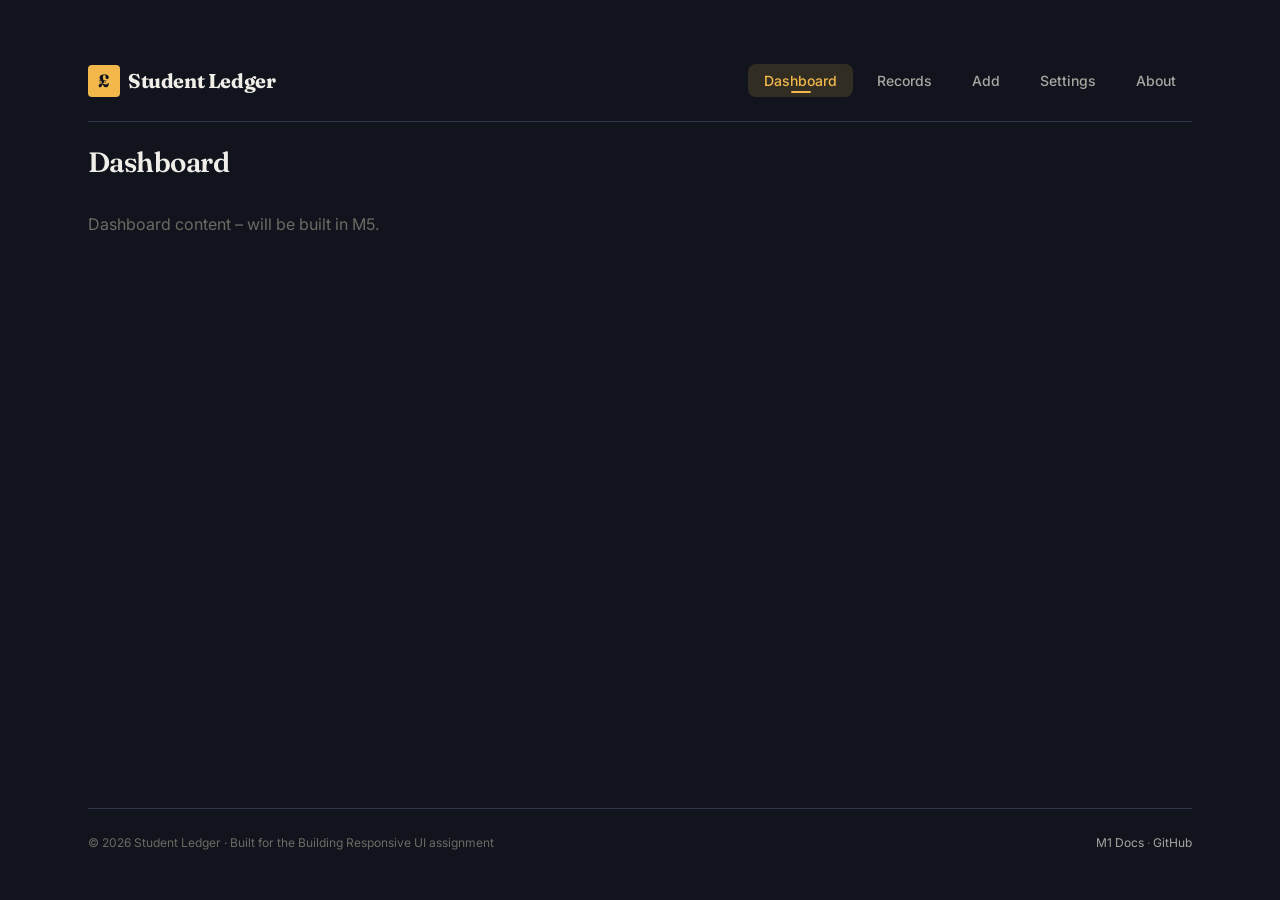
==== index.html @ 4ad90037 "M2" ====
<!-- M2 – Semantic HTML & Base CSS-->

<!DOCTYPE html>
<html lang="en">
<head>
    <meta charset="UTF-8" />
    <meta name="viewport" content="width=device-width, initial-scale=1.0" />
    <title>Student Ledger · Finance Tracker</title>
    <link rel="preconnect" href="https://fonts.googleapis.com" />
    <link rel="preconnect" href="https://fonts.gstatic.com" crossorigin />
    <link href="https://fonts.googleapis.com/css2?family=Fraunces:opsz,wght@9..144,400;9..144,600;9..144,700&family=Inter:opsz,wght@14..32,400;14..32,500;14..32,600&family=IBM+Plex+Mono:wght@400;500&display=swap" rel="stylesheet" />
    <link rel="stylesheet" href="styles/main.css" />
</head>
<body>

    
    <a class="skip-link" href="#main-content">Skip to main content</a>
    <div role="status" aria-live="polite" class="aria-live" id="live-status"></div>
    <div role="alert" aria-live="assertive" class="aria-live" id="live-alert"></div>

    <div class="app-wrapper">

        <header class="app-header" role="banner">
            <a href="#" class="app-logo" aria-label="Student Ledger home">
                <span class="logo-icon" aria-hidden="true">&#8356;</span>
                <span>Student Ledger</span>
            </a>
            <nav class="app-nav" role="navigation" aria-label="Main navigation">
                <button data-page="dashboard" aria-current="page">Dashboard</button>
                <button data-page="records">Records</button>
                <button data-page="add">Add</button>
                <button data-page="settings">Settings</button>
                <button data-page="about">About</button>
            </nav>
        </header>

        <main class="app-main" id="main-content" role="main">

            <!-- Dashboard (this will be added in M5) -->
            <section class="page active" id="page-dashboard" aria-labelledby="dashboard-heading">
                <h1 id="dashboard-heading">Dashboard</h1>
                <!-- add balance card, stats, cap, trend -->
                <p style="color:var(--color-text-muted);">Dashboard content – will be built in M5.</p>
            </section>

            <!-- Records (this will be added in M4) -->
            <section class="page" id="page-records" aria-labelledby="records-heading">
                <h1 id="records-heading">Records</h1>
                <!-- add search bar and table -->
                <p style="color:var(--color-text-muted);">Records content – will be built in M4.</p>
            </section>

            <!-- Add / Edit (this will be added in M3) -->
            <section class="page" id="page-add" aria-labelledby="add-heading">
                <h1 id="add-heading">Add Transaction</h1>
                <!-- add the form with validation -->
                <p style="color:var(--color-text-muted);">Add form – will be built in M3.</p>
            </section>

            <!-- Settings (this will be added in M6) -->
            <section class="page" id="page-settings" aria-labelledby="settings-heading">
                <h1 id="settings-heading">Settings</h1>
                <!-- add currency, categories, data controls -->
                <p style="color:var(--color-text-muted);">Settings content – will be built in M6.</p>
            </section>

           
            <section class="page" id="page-about" aria-labelledby="about-heading">
                <h1 id="about-heading">About</h1>
            
                <div class="card" style="margin-bottom:var(--space-lg);">
                    <p style="color:var(--color-text-secondary);margin-bottom:var(--space-md);">
                        <strong>Student Ledger</strong> is a finance tracker built for the <strong>Building Responsive UI</strong>
                        summative assignment. It follows a <strong>student-ledger design</strong> with a deep navy palette,
                        warm amber accents, and a torn-ledger-edge motif.
                    </p>
                    <p style="color:var(--color-text-muted);font-size:0.875rem;">
                        <strong>Contact:</strong>
                        <a href="https://github.com/cindoha-hash" style="color:var(--color-amber);">GitHub</a>
                        &middot;
                        <a href="mailto:c.indoha@alustudent.com" style="color:var(--color-amber);">c.indoha@alustudent.com</a>
                    </p>
                </div>
                
                <div class="m1-docs" id="m1-docs" aria-label="Milestone 1 documentation">
                    <h2>&#128220; M1 — Spec &amp; Wireframes</h2>
                    <h3>Theme</h3>
                    <p><span class="badge">Student Finance Tracker</span></p>
                    <h3>Data Model</h3>
                    <ul>
                        <li><code>id</code> — unique identifier</li>
                        <li><code>description</code> — transaction title</li>
                        <li><code>amount</code> — numeric value</li>
                        <li><code>category</code> — editable list</li>
                        <li><code>date</code> — YYYY-MM-DD</li>
                        <li><code>createdAt</code>, <code>updatedAt</code></li>
                    </ul>
                    <h3>Wireframes</h3>
                    <div class="wireframe-grid">
                        <div class="wf-item"><span class="wf-icon" aria-hidden="true">&#128202;</span>Dashboard</div>
                        <div class="wf-item"><span class="wf-icon" aria-hidden="true">&#128220;</span>Records</div>
                        <div class="wf-item"><span class="wf-icon" aria-hidden="true">&#9998;</span>Add/Edit</div>
                        <div class="wf-item"><span class="wf-icon" aria-hidden="true">&#9881;</span>Settings</div>
                        <div class="wf-item"><span class="wf-icon" aria-hidden="true">&#9432;</span>About</div>
                    </div>
                    <h3>Accessibility Plan</h3>
                    <ul>
                        <li>Semantic landmarks</li>
                        <li>Skip link</li>
                        <li>ARIA live regions</li>
                        <li>Labels + aria-describedby</li>
                        <li>Visible focus</li>
                        <li>Colour contrast</li>
                        <li>Keyboard navigation</li>
                    </ul>
                    <h3>Regex Validation Rules</h3>
                    <ul>
                        <li><code>/^\S(?:.*\S)?$/</code> — description</li>
                        <li><code>/^(0|[1-9]\d*)(\.\d{1,2})?$/</code> — amount</li>
                        <li><code>/^\d{4}-(0[1-9]|1[0-2])-(0[1-9]|[12]\d|3[01])$/</code> — date</li>
                        <li><code>/^[A-Za-z]+(?:[ -][A-Za-z]+)*$/</code> — category</li>
                        <li><code>/(?=.*\d)(?=.*[a-zA-Z])(?=.*[^\w\s])/</code> — advanced</li>
                    </ul>
                    <h3>Keyboard Map</h3>
                    <ul>
                        <li><kbd>Tab</kbd> / <kbd>Shift+Tab</kbd> — navigate</li>
                        <li><kbd>Enter</kbd> / <kbd>Space</kbd> — activate</li>
                        <li><kbd>Escape</kbd> — cancel</li>
                    </ul>
                </div>
            </section>

        </main>

        
        <footer class="app-footer" role="contentinfo">
            <span>&copy; 2026 Student Ledger &middot; Built for the Building Responsive UI assignment</span>
            <span>
                <a href="#m1-docs">M1 Docs</a>
                &middot;
                <a href="https://github.com/cindoha-hash" target="_blank" rel="noopener noreferrer">GitHub</a>
            </span>
        </footer>

    </div>

    <!--M4+ – JavaScript will be added later -->
    <!-- <script type="module" src="scripts/app.js"></script> -->

</body>
</html>
---- styles/main.css ----
/* M2 – Semantic HTML & Base CSS*/

:root {
    /* Colours */
    --color-navy: #11141C;
    --color-navy-light: #1A1E2A;
    --color-navy-muted: #2A2F3E;
    --color-surface: #1A1E2A;
    --color-surface-card: #222838;
    --color-surface-card-hover: #2C3346;
    --color-amber: #F2B84B;
    --color-amber-dim: rgba(242, 184, 75, 0.15);
    --color-sage: #7BAF8A;
    --color-sage-dim: rgba(123, 175, 138, 0.15);
    --color-terracotta: #D4836A;
    --color-terracotta-dim: rgba(212, 131, 106, 0.15);
    --color-text-primary: #F0EEE8;
    --color-text-secondary: #A8A6A0;
    --color-text-muted: #6B6A64;
    --color-border: #2F3548;
    --color-focus-ring: #F2B84B;
    --color-error: #E87A6A;
    --color-success: #7BAF8A;
    --color-white: #F0EEE8;
    --color-black: #0B0D14;

    /* Typography */
    --font-display: 'Fraunces', serif;
    --font-ui: 'Inter', system-ui, -apple-system, sans-serif;
    --font-mono: 'IBM Plex Mono', monospace;

    /* Spacing */
    --space-xs: 0.25rem;
    --space-sm: 0.5rem;
    --space-md: 1rem;
    --space-lg: 1.5rem;
    --space-xl: 2rem;
    --space-2xl: 3rem;

    /* Radius */
    --radius-sm: 4px;
    --radius-md: 8px;
    --radius-lg: 12px;
    --radius-xl: 16px;

    /* Shadows */
    --shadow-card: 0 4px 24px rgba(0, 0, 0, 0.4);
    --shadow-focus: 0 0 0 3px rgba(242, 184, 75, 0.4);

    /* Transitions */
    --transition-fast: 150ms ease;
    --transition-med: 250ms ease;
    --transition-slow: 400ms ease;

    /* Breakpoints */
    --bp-mobile: 360px;
    --bp-tablet: 768px;
    --bp-desktop: 1024px;
}

*,
*::before,
*::after {
    margin: 0;
    padding: 0;
    box-sizing: border-box;
}

html {
    scroll-behavior: smooth;
    -webkit-text-size-adjust: 100%;
}

body {
    font-family: var(--font-ui);
    background: var(--color-navy);
    color: var(--color-text-primary);
    line-height: 1.6;
    min-height: 100vh;
    display: flex;
    flex-direction: column;
}

:focus-visible {
    outline: 3px solid var(--color-focus-ring);
    outline-offset: 2px;
    border-radius: var(--radius-sm);
}

.skip-link {
    position: fixed;
    top: -9999px;
    left: 50%;
    transform: translateX(-50%);
    background: var(--color-amber);
    color: var(--color-navy);
    padding: var(--space-md) var(--space-lg);
    border-radius: 0 0 var(--radius-md) var(--radius-md);
    font-weight: 600;
    z-index: 9999;
    text-decoration: none;
    transition: top var(--transition-fast);
}
.skip-link:focus {
    top: 0;
}

.app-wrapper {
    max-width: 1200px;
    margin: 0 auto;
    padding: var(--space-md);
    width: 100%;
    flex: 1;
    display: flex;
    flex-direction: column;
}

.app-header {
    display: flex;
    flex-wrap: wrap;
    align-items: center;
    justify-content: space-between;
    padding: var(--space-md) 0 var(--space-lg);
    border-bottom: 1px solid var(--color-border);
    margin-bottom: var(--space-lg);
    gap: var(--space-md);
}

.app-logo {
    display: flex;
    align-items: center;
    gap: var(--space-sm);
    font-family: var(--font-display);
    font-weight: 700;
    font-size: 1.25rem;
    letter-spacing: -0.02em;
    color: var(--color-text-primary);
    text-decoration: none;
}
.app-logo .logo-icon {
    display: inline-block;
    background: var(--color-amber);
    color: var(--color-navy);
    width: 2rem;
    height: 2rem;
    border-radius: var(--radius-sm);
    text-align: center;
    line-height: 2rem;
    font-size: 1.1rem;
    font-weight: 700;
}

.app-nav {
    display: flex;
    flex-wrap: wrap;
    gap: var(--space-xs) var(--space-sm);
}
.app-nav button {
    background: transparent;
    border: none;
    color: var(--color-text-secondary);
    font-family: var(--font-ui);
    font-size: 0.875rem;
    font-weight: 500;
    padding: var(--space-sm) var(--space-md);
    border-radius: var(--radius-md);
    cursor: pointer;
    transition: background var(--transition-fast), color var(--transition-fast);
    position: relative;
}
.app-nav button:hover {
    background: var(--color-surface-card);
    color: var(--color-text-primary);
}
.app-nav button[aria-current="page"] {
    color: var(--color-amber);
    background: var(--color-amber-dim);
}
.app-nav button[aria-current="page"]::after {
    content: '';
    position: absolute;
    bottom: 4px;
    left: 50%;
    transform: translateX(-50%);
    width: 20px;
    height: 2px;
    background: var(--color-amber);
    border-radius: 2px;
}

.app-main {
    flex: 1;
}

.page {
    display: none;
    animation: fadeIn var(--transition-med);
}
.page.active {
    display: block;
}
.page h1 {
    margin-bottom: var(--space-xl);
}

@keyframes fadeIn {
    0% {
        opacity: 0;
        transform: translateY(8px);
    }
    100% {
        opacity: 1;
        transform: translateY(0);
    }
}

.app-footer {
    margin-top: var(--space-2xl);
    padding-top: var(--space-lg);
    border-top: 1px solid var(--color-border);
    font-size: 0.75rem;
    color: var(--color-text-muted);
    display: flex;
    flex-wrap: wrap;
    justify-content: space-between;
    gap: var(--space-sm);
}
.app-footer a {
    color: var(--color-text-secondary);
    text-decoration: none;
}
.app-footer a:hover {
    color: var(--color-amber);
}

h1,
h2,
h3,
h4 {
    font-family: var(--font-display);
    font-weight: 600;
    letter-spacing: -0.02em;
    line-height: 1.2;
}
h1 {
    font-size: 1.75rem;
}
h2 {
    font-size: 1.5rem;
    margin-bottom: var(--space-md);
    color: var(--color-text-primary);
}
h3 {
    font-size: 1.125rem;
    margin-bottom: var(--space-sm);
    color: var(--color-text-secondary);
}
h4 {
    font-size: 1rem;
    color: var(--color-text-secondary);
}


.aria-live {
    position: absolute;
    width: 1px;
    height: 1px;
    padding: 0;
    margin: -1px;
    overflow: hidden;
    clip: rect(0, 0, 0, 0);
    border: 0;
}

/* --- 360px+ (mobile) --- */
@media (min-width: 360px) {
    .app-header {
        flex-direction: column;
        align-items: stretch;
    }
    .app-nav {
        justify-content: center;
    }
}

/* --- 768px+ (tablet) --- */
@media (min-width: 768px) {
    .app-wrapper {
        padding: var(--space-lg);
    }
    .app-header {
        flex-direction: row;
        align-items: center;
    }
    .app-nav {
        justify-content: flex-end;
    }
}

/* --- 1024px+ (desktop) --- */
@media (min-width: 1024px) {
    .app-wrapper {
        padding: var(--space-2xl);
        max-width: 1200px;
    }
}

.card {
    background: var(--color-surface-card);
    border-radius: var(--radius-lg);
    padding: var(--space-lg);
    box-shadow: var(--shadow-card);
    border: 1px solid var(--color-border);
    transition: border-color var(--transition-fast), box-shadow var(--transition-fast);
}
.card:hover {
    border-color: var(--color-navy-muted);
}

/* Stats, Balance, Table, Form, etc. – you will add these in later milestones */

.m1-docs {
    background: var(--color-surface-card);
    border-radius: var(--radius-lg);
    padding: var(--space-lg);
    margin-top: var(--space-2xl);
    border: 1px solid var(--color-border);
    font-size: 0.875rem;
    color: var(--color-text-secondary);
}
.m1-docs h2 {
    font-size: 1.25rem;
    color: var(--color-amber);
    margin-bottom: var(--space-md);
}
.m1-docs h3 {
    font-size: 1rem;
    color: var(--color-text-primary);
    margin-top: var(--space-lg);
    margin-bottom: var(--space-sm);
}
.m1-docs ul,
.m1-docs ol {
    padding-left: var(--space-lg);
    margin-bottom: var(--space-md);
}
.m1-docs li {
    margin-bottom: var(--space-xs);
}
.m1-docs code {
    font-family: var(--font-mono);
    font-size: 0.8rem;
    background: var(--color-navy);
    padding: 2px 6px;
    border-radius: var(--radius-sm);
    color: var(--color-amber);
}
.m1-docs .wireframe-grid {
    display: grid;
    grid-template-columns: repeat(auto-fit, minmax(160px, 1fr));
    gap: var(--space-md);
    margin: var(--space-md) 0;
}
.m1-docs .wireframe-grid .wf-item {
    background: var(--color-navy);
    border-radius: var(--radius-sm);
    padding: var(--space-md);
    text-align: center;
    border: 1px solid var(--color-border);
    font-size: 0.75rem;
    color: var(--color-text-muted);
}
.m1-docs .wireframe-grid .wf-item .wf-icon {
    font-size: 2rem;
    display: block;
    margin-bottom: var(--space-xs);
}
.m1-docs .badge {
    display: inline-block;
    background: var(--color-amber-dim);
    color: var(--color-amber);
    padding: 2px 10px;
    border-radius: 20px;
    font-size: 0.7rem;
    font-weight: 500;
}

.sr-only {
    position: absolute !important;
    width: 1px !important;
    height: 1px !important;
    padding: 0 !important;
    margin: -1px !important;
    overflow: hidden !important;
    clip: rect(0, 0, 0, 0) !important;
    border: 0 !important;
}

.text-center { text-align: center; }
.mt-md { margin-top: var(--space-md); }
.mt-lg { margin-top: var(--space-lg); }
.mb-md { margin-bottom: var(--space-md); }
.mb-lg { margin-bottom: var(--space-lg); }
.flex { display: flex; }
.flex-wrap { flex-wrap: wrap; }
.gap-sm { gap: var(--space-sm); }
.gap-md { gap: var(--space-md); }
.items-center { align-items: center; }
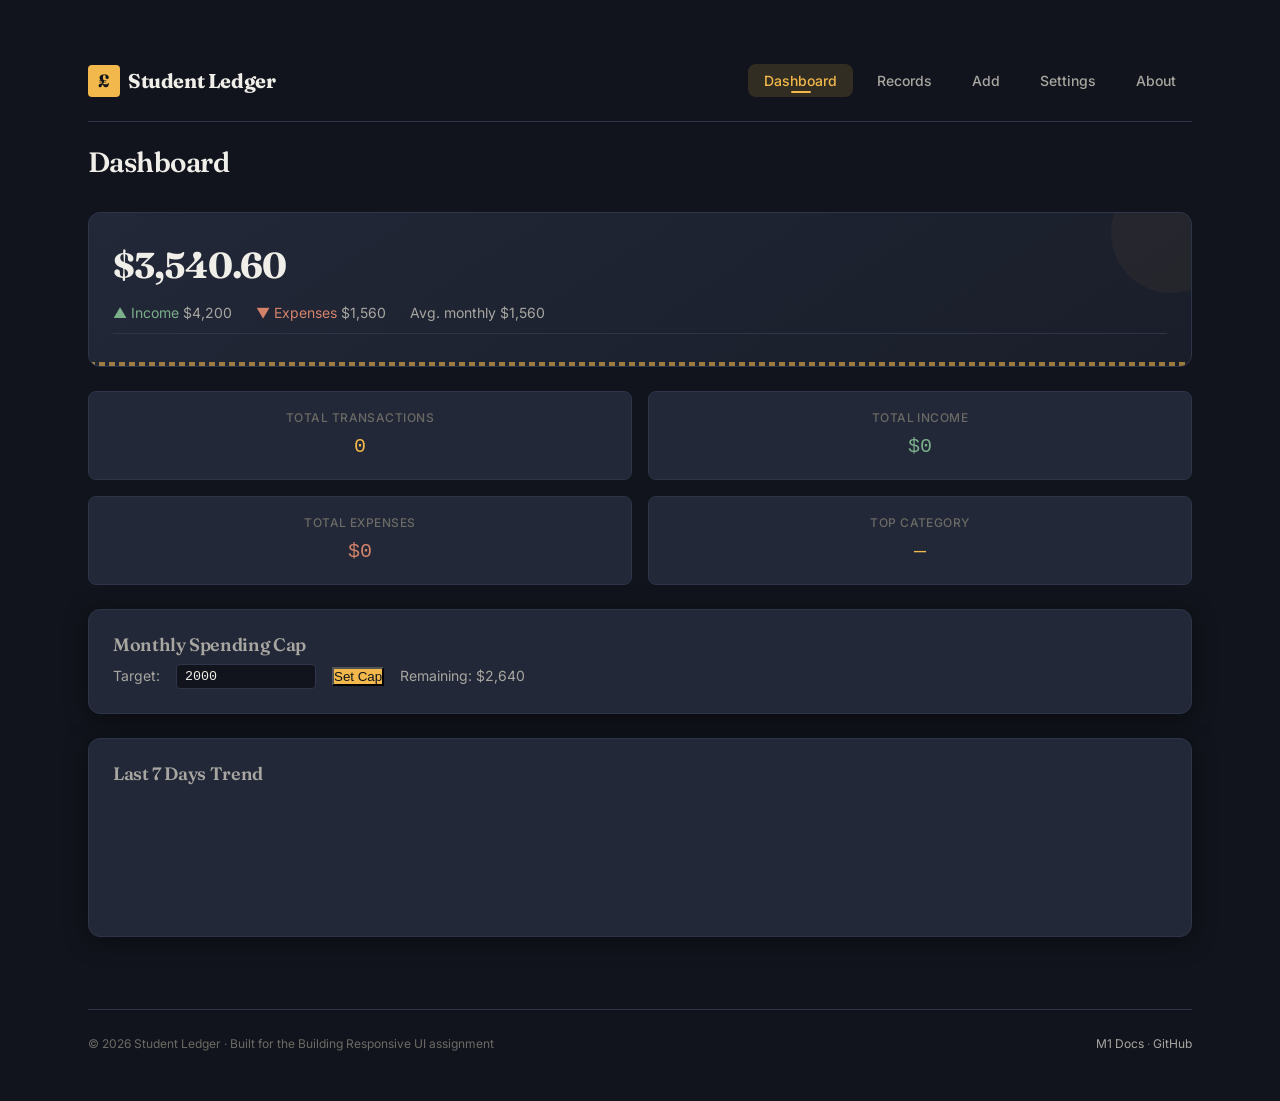
==== commit f20fd530: "M5" ====
--- a/index.html
+++ b/index.html
@@ -10,6 +10,7 @@
     <link rel="preconnect" href="https://fonts.gstatic.com" crossorigin />
     <link href="https://fonts.googleapis.com/css2?family=Fraunces:opsz,wght@9..144,400;9..144,600;9..144,700&family=Inter:opsz,wght@14..32,400;14..32,500;14..32,600&family=IBM+Plex+Mono:wght@400;500&display=swap" rel="stylesheet" />
     <link rel="stylesheet" href="styles/main.css" />
+    <script type="module" src="scripts/app.js"></script>
 </head>
 <body>
 
@@ -36,35 +37,172 @@
 
         <main class="app-main" id="main-content" role="main">
 
-            <!-- Dashboard (this will be added in M5) -->
+            <!-- Dashboard (M5 deploy) -->
             <section class="page active" id="page-dashboard" aria-labelledby="dashboard-heading">
-                <h1 id="dashboard-heading">Dashboard</h1>
-                <!-- add balance card, stats, cap, trend -->
-                <p style="color:var(--color-text-muted);">Dashboard content – will be built in M5.</p>
+                    <h1 id="dashboard-heading">Dashboard</h1>
+
+                    <!-- Balance Card -->
+                    <div class="balance-card" role="figure" aria-label="Account balance summary">
+                        <div class="balance-amount" id="balance-display">$3,540.60</div>
+                        <div class="balance-sub">
+                            <span><span class="income-label">&#9650; Income</span> <span id="dash-income">$4,200</span></span>
+                            <span><span class="expense-label">&#9660; Expenses</span> <span id="dash-expenses">$1,560</span></span>
+                            <span>Avg. monthly <span id="avg-expense">$1,560</span></span>
+                        </div>
+                        <div class="currency-conversion" id="currency-conversion" aria-label="Amount in other currencies"></div>
+                    </div>
+
+                    <!-- Stats Grid -->
+                    <div class="stats-grid" role="list" aria-label="Statistics summary">
+                        <div class="stat-card" role="listitem">
+                            <div class="stat-label">Total Transactions</div>
+                            <div class="stat-value amber" id="stat-count">0</div>
+                        </div>
+                        <div class="stat-card" role="listitem">
+                            <div class="stat-label">Total Income</div>
+                            <div class="stat-value income" id="stat-income">$0</div>
+                        </div>
+                        <div class="stat-card" role="listitem">
+                            <div class="stat-label">Total Expenses</div>
+                            <div class="stat-value expense" id="stat-expenses">$0</div>
+                        </div>
+                        <div class="stat-card" role="listitem">
+                            <div class="stat-label">Top Category</div>
+                            <div class="stat-value amber" id="stat-top-category">—</div>
+                        </div>
+                    </div>
+
+                    <!-- Spending Cap -->
+                    <div class="card" style="margin-bottom:var(--space-lg);">
+                        <h3>Monthly Spending Cap</h3>
+                        <div style="display:flex;flex-wrap:wrap;gap:var(--space-md);align-items:center;">
+                            <label for="cap-input" style="font-size:0.875rem;color:var(--color-text-secondary);">Target:</label>
+                            <input type="number" id="cap-input" value="2000" step="100" min="0"
+                                style="width:140px;padding:var(--space-xs) var(--space-sm);background:var(--color-navy);border:1px solid var(--color-border);border-radius:var(--radius-sm);color:var(--color-text-primary);font-family:var(--font-mono);" />
+                            <button class="btn btn-primary btn-sm" id="cap-set-btn">Set Cap</button>
+                            <span style="font-size:0.875rem;color:var(--color-text-secondary);" id="cap-status">Remaining: $2,640</span>
+                        </div>
+                    </div>
+
+                    <!-- Trend Chart -->
+                    <div class="card" style="margin-bottom:var(--space-lg);">
+                        <h3>Last 7 Days Trend</h3>
+                        <div id="trend-chart" style="display:flex;align-items:flex-end;gap:var(--space-sm);height:120px;padding-top:var(--space-md);"
+                            role="img" aria-label="Bar chart of daily spending for the last 7 days"></div>
+                    </div>
+                </section>
+
+           <!-- Records (M4) -->
+           <section class="page" id="page-records" aria-labelledby="records-heading">
+                <h1 id="records-heading">Records</h1>
+
+    <!-- Search bar -->
+               <div class="search-bar" role="search">
+                    <label for="search-input" class="sr-only">Search records</label>
+                    <input type="text" id="search-input"
+                        placeholder="Search with regex… e.g. /coffee|tea/i"
+                        aria-describedby="search-stats search-hint" />
+                    <span class="search-stats" id="search-stats">0 records</span>
+                    <button class="btn btn-outline btn-sm" id="search-clear-btn" aria-label="Clear search">&#10005;</button>
+                </div>
+
+    <!-- Search hints -->
+                <div class="search-hint" id="search-hint">
+                <span style="color:var(--color-text-secondary);">Try:</span>
+                <code>/coffee|tea/i</code> <span style="color:var(--color-text-muted);">— beverages</span>
+                <code>/\.\d{2}\b/</code> <span style="color:var(--color-text-muted);">— cents present</span>
+                <code>/\b(\w+)\s+\1\b/</code> <span style="color:var(--color-text-muted);">— duplicate words</span>
+                </div>
+
+    <!-- Table -->
+                <div class="table-wrap" role="table" aria-label="Transaction records">
+                    <table>
+                        <thead>
+                            <tr>
+                                <th data-sort="date" aria-sort="none">Date <span class="sort-icon" aria-hidden="true">&#9650;&#9660;</span></th>
+                                <th data-sort="description" aria-sort="none">Description <span class="sort-icon" aria-hidden="true">&#9650;&#9660;</span></th>
+                                <th data-sort="category" aria-sort="none">Category <span class="sort-icon" aria-hidden="true">&#9650;&#9660;</span></th>
+                                <th data-sort="amount" aria-sort="none" style="text-align:right;">Amount <span class="sort-icon" aria-hidden="true">&#9650;&#9660;</span></th>
+                                <th style="text-align:right;">Actions</th>
+                            </tr>
+                        </thead>
+                        <tbody id="records-body">
+                            <tr><td colspan="5" class="table-empty">No records yet. Add your first transaction!</td></tr>
+                        </tbody>
+                    </table>
+                </div>
+
+    <!-- Bulk actions -->
+                <div style="display:flex;flex-wrap:wrap;gap:var(--space-sm);margin-top:var(--space-sm);">
+                    <button class="btn btn-outline btn-sm" id="export-json-btn">&#11015; Export JSON</button>
+                    <button class="btn btn-outline btn-sm" id="import-json-btn">&#11014; Import JSON</button>
+                    <input type="file" id="import-file-input" accept=".json" style="display:none;" />
+                    <button class="btn btn-danger btn-sm" id="seed-btn">&#127793; Load Seed</button>
+                    <button class="btn btn-danger btn-sm" id="clear-btn">&#128465; Clear All</button>
+                </div>
             </section>
 
-            <!-- Records (this will be added in M4) -->
-            <section class="page" id="page-records" aria-labelledby="records-heading">
-                <h1 id="records-heading">Records</h1>
-                <!-- add search bar and table -->
-                <p style="color:var(--color-text-muted);">Records content – will be built in M4.</p>
-            </section>
-
-            <!-- Add / Edit (this will be added in M3) -->
+           <!-- Add / Edit (added in M3) -->
             <section class="page" id="page-add" aria-labelledby="add-heading">
                 <h1 id="add-heading">Add Transaction</h1>
-                <!-- add the form with validation -->
-                <p style="color:var(--color-text-muted);">Add form – will be built in M3.</p>
+                
+                <form id="transaction-form" novalidate>
+
+                    <input type="hidden" id="edit-id" value="" />
+
+                    <div class="form-row">
+
+                        <div class="form-group">
+                            <label for="form-description">Description <span class="required" aria-hidden="true">*</span></label>
+                            <input type="text" id="form-description" placeholder="lunch" required aria-describedby="desc-hint desc-error"/>
+                            <div class="field-hint" id="desc-hint">No leading/trailing spaces. Max 60 char.</div>
+                            <div class="field-error" id="desc-error">Please enter a valid description.</div>
+                            <div class="field-success" id="desc-success"></div>
+                        </div>
+                    
+                        <div class="form-group">
+                            <label for="form-amount">Amount <span class="required" aria-hidden="true">*</span></label>
+                            <input type="text" id="form-amount" placeholder="0.00"
+                                              required aria-describedby="amount-hint amount-error" />
+                            <div class="field-hint" id="amount-hint">Positive number with up to 2 decimals.</div>
+                            <div class="field-error" id="amount-error" role="alert">Enter a valid amount (e.g. 12.50).</div>
+                        </div>
+                     </div>
+        <div class="form-row">
+        
+            <div class="form-group">
+                <label for="form-category">Category <span class="required" aria-hidden="true">*</span></label>
+
+                <select id="form-category" required aria-describedby="cat-error">
+                    <option value="Food">Food</option>
+                    <option value="Books">Books</option>
+                    <option value="Transport">Transport</option>
+                    <option value="Entertainment">Entertainment</option>
+                    <option value="Fees">Fees</option>
+                    <option value="Other">Other</option>
+                </select>
+
+                <div class="field-error" id="cat-error" role="alert">Please select a category.</div>
+            </div>
+            <!-- Date -->
+            <div class="form-group">
+
+                <label for="form-date">Date <span class="required" aria-hidden="true">*</span></label>
+
+                <input type="date" id="form-date" required aria-describedby="date-error" />
+
+                <div class="field-error" id="date-error" role="alert">Enter a valid date (YYYY-MM-DD).</div>
+
+            </div>
+        </div>
+
+           <!-- Form buttons -->
+        <div style="display:flex;flex-wrap:wrap;gap:var(--space-sm);margin-top:var(--space-md);">
+            <button type="submit" class="btn btn-primary" id="form-submit-btn">Add Transaction</button>
+            <button type="reset" class="btn btn-outline" id="form-cancel-btn">Cancel</button> </div>
+           </form>
             </section>
 
-            <!-- Settings (this will be added in M6) -->
-            <section class="page" id="page-settings" aria-labelledby="settings-heading">
-                <h1 id="settings-heading">Settings</h1>
-                <!-- add currency, categories, data controls -->
-                <p style="color:var(--color-text-muted);">Settings content – will be built in M6.</p>
-            </section>
-
-           
             <section class="page" id="page-about" aria-labelledby="about-heading">
                 <h1 id="about-heading">About</h1>
             
--- a/styles/main.css
+++ b/styles/main.css
@@ -317,7 +317,7 @@
     border-color: var(--color-navy-muted);
 }
 
-/* Stats, Balance, Table, Form, etc. – you will add these in later milestones */
+/* Stats, Balance, Table, Form, etc. – will be added these in later milestones */
 
 .m1-docs {
     background: var(--color-surface-card);
@@ -383,6 +383,392 @@
     border-radius: 20px;
     font-size: 0.7rem;
     font-weight: 500;
+}
+
+/*  M3 – Form & Validation Styles */
+
+/* Form groups */
+.form-group {
+    margin-bottom: var(--space-md);
+}
+
+.form-group label {
+    display: block;
+    font-size: 0.875rem;
+    font-weight: 500;
+    margin-bottom: var(--space-xs);
+    color: var(--color-text-secondary);
+}
+
+.form-group .required {
+    color: var(--color-terracotta);
+    margin-left: 2px;
+}
+
+/* Inputs, selects, textareas */
+.form-group input,
+.form-group select,
+.form-group textarea {
+    width: 100%;
+    padding: var(--space-sm) var(--space-md);
+    background: var(--color-navy);
+    border: 1px solid var(--color-border);
+    border-radius: var(--radius-sm);
+    color: var(--color-text-primary);
+    font-family: var(--font-ui);
+    font-size: 0.875rem;
+    transition: border-color var(--transition-fast), box-shadow var(--transition-fast);
+}
+
+.form-group input:focus,
+.form-group select:focus,
+.form-group textarea:focus {
+    border-color: var(--color-amber);
+    box-shadow: var(--shadow-focus);
+    outline: none;
+}
+
+/* Error state */
+.form-group input.error,
+.form-group select.error,
+.form-group textarea.error {
+    border-color: var(--color-error);
+}
+
+/* Hints and error messages */
+.form-group .field-hint {
+    font-size: 0.75rem;
+    color: var(--color-text-muted);
+    margin-top: var(--space-xs);
+}
+
+.form-group .field-error {
+    font-size: 0.75rem;
+    color: var(--color-error);
+    margin-top: var(--space-xs);
+    display: none;
+}
+
+.form-group .field-error.visible {
+    display: block;
+}
+
+.form-group .field-success {
+    font-size: 0.75rem;
+    color: var(--color-sage);
+    margin-top: var(--space-xs);
+    display: none;
+}
+
+.form-group .field-success.visible {
+    display: block;
+}
+
+/* Two-column layout for form rows */
+.form-row {
+    display: grid;
+    grid-template-columns: 1fr 1fr;
+    gap: var(--space-md);
+}
+
+/* Submit and cancel buttons */
+.btn-primary {
+    background: var(--color-amber);
+    color: var(--color-navy);
+}
+
+.btn-primary:hover {
+    background: #e6a83a;
+    box-shadow: 0 4px 16px rgba(242, 184, 75, 0.3);
+}
+
+.btn-outline {
+    background: transparent;
+    border: 1px solid var(--color-border);
+    color: var(--color-text-secondary);
+}
+
+.btn-outline:hover {
+    background: var(--color-surface-card);
+    color: var(--color-text-primary);
+}
+
+/* M4 – Table & Search Styles*/
+
+/* Table */
+.table-wrap {
+    overflow-x: auto;
+    -webkit-overflow-scrolling: touch;
+    margin-bottom: var(--space-md);
+    border-radius: var(--radius-md);
+    border: 1px solid var(--color-border);
+}
+
+table {
+    width: 100%;
+    border-collapse: collapse;
+    font-size: 0.875rem;
+    min-width: 600px;
+}
+
+thead {
+    background: var(--color-navy-light);
+}
+
+th {
+    text-align: left;
+    padding: var(--space-sm) var(--space-md);
+    font-weight: 600;
+    font-size: 0.75rem;
+    text-transform: uppercase;
+    letter-spacing: 0.04em;
+    color: var(--color-text-muted);
+    border-bottom: 1px solid var(--color-border);
+    cursor: pointer;
+    user-select: none;
+    white-space: nowrap;
+}
+
+th:hover {
+    color: var(--color-text-secondary);
+}
+
+th .sort-icon {
+    display: inline-block;
+    margin-left: var(--space-xs);
+    font-size: 0.65rem;
+    color: var(--color-text-muted);
+}
+
+td {
+    padding: var(--space-sm) var(--space-md);
+    border-bottom: 1px solid var(--color-border);
+    vertical-align: middle;
+    color: var(--color-text-secondary);
+}
+
+tr:hover td {
+    background: var(--color-surface-card-hover);
+}
+
+td .record-actions {
+    display: flex;
+    gap: var(--space-xs);
+    flex-wrap: wrap;
+}
+
+td .record-actions .btn {
+    padding: var(--space-xs) var(--space-sm);
+    font-size: 0.65rem;
+    min-height: 1.75rem;
+}
+
+.table-empty {
+    text-align: center;
+    padding: var(--space-2xl) var(--space-md);
+    color: var(--color-text-muted);
+    font-size: 0.875rem;
+}
+
+/* Search */
+.search-bar {
+    display: flex;
+    flex-wrap: wrap;
+    gap: var(--space-sm);
+    margin-bottom: var(--space-sm);
+    align-items: center;
+}
+
+.search-bar input {
+    flex: 1;
+    min-width: 160px;
+    padding: var(--space-sm) var(--space-md);
+    background: var(--color-navy);
+    border: 1px solid var(--color-border);
+    border-radius: var(--radius-sm);
+    color: var(--color-text-primary);
+    font-family: var(--font-mono);
+    font-size: 0.875rem;
+}
+
+.search-bar input:focus {
+    border-color: var(--color-amber);
+    box-shadow: var(--shadow-focus);
+    outline: none;
+}
+
+.search-bar .search-stats {
+    font-size: 0.75rem;
+    color: var(--color-text-muted);
+    white-space: nowrap;
+}
+
+.search-hint {
+    font-size: 0.7rem;
+    color: var(--color-text-muted);
+    margin-bottom: var(--space-md);
+    padding: var(--space-xs) var(--space-sm);
+    background: var(--color-navy-light);
+    border-radius: var(--radius-sm);
+    border: 1px solid var(--color-border);
+    font-family: var(--font-mono);
+}
+
+.search-hint code {
+    background: var(--color-navy);
+    padding: 1px 6px;
+    border-radius: 2px;
+    color: var(--color-amber);
+    font-size: 0.7rem;
+}
+
+/* Highlight matches */
+mark {
+    background: var(--color-amber-dim);
+    color: var(--color-amber);
+    padding: 0 2px;
+    border-radius: 2px;
+    font-weight: 500;
+}
+
+/* M5 – Dashboard, Cards, Stats, Balance, Trend */
+
+/* Cards */
+.card {
+    background: var(--color-surface-card);
+    border-radius: var(--radius-lg);
+    padding: var(--space-lg);
+    box-shadow: var(--shadow-card);
+    border: 1px solid var(--color-border);
+    transition: border-color var(--transition-fast), box-shadow var(--transition-fast);
+}
+
+.card:hover {
+    border-color: var(--color-navy-muted);
+}
+
+/* Stats Grid */
+.stats-grid {
+    display: grid;
+    grid-template-columns: 1fr 1fr;
+    gap: var(--space-md);
+    margin-bottom: var(--space-lg);
+}
+
+.stat-card {
+    background: var(--color-surface-card);
+    border-radius: var(--radius-md);
+    padding: var(--space-md);
+    border: 1px solid var(--color-border);
+    text-align: center;
+}
+
+.stat-card .stat-label {
+    font-size: 0.75rem;
+    text-transform: uppercase;
+    letter-spacing: 0.04em;
+    color: var(--color-text-muted);
+    font-weight: 500;
+}
+
+.stat-card .stat-value {
+    font-family: var(--font-mono);
+    font-size: 1.25rem;
+    font-weight: 500;
+    margin-top: var(--space-xs);
+    color: var(--color-text-primary);
+}
+
+.stat-card .stat-value.income {
+    color: var(--color-sage);
+}
+.stat-card .stat-value.expense {
+    color: var(--color-terracotta);
+}
+.stat-card .stat-value.amber {
+    color: var(--color-amber);
+}
+
+/* Balance Card */
+.balance-card {
+    background: linear-gradient(145deg, var(--color-surface-card), var(--color-navy-light));
+    border-radius: var(--radius-lg);
+    padding: var(--space-lg);
+    margin-bottom: var(--space-lg);
+    border: 1px solid var(--color-border);
+    position: relative;
+    overflow: hidden;
+}
+
+.balance-card::before {
+    content: '';
+    position: absolute;
+    top: 0;
+    right: 0;
+    width: 120px;
+    height: 120px;
+    background: var(--color-amber-dim);
+    border-radius: 50%;
+    transform: translate(40px, -40px);
+    opacity: 0.3;
+    pointer-events: none;
+}
+
+.balance-card::after {
+    content: '';
+    position: absolute;
+    bottom: 0;
+    left: 0;
+    right: 0;
+    height: 4px;
+    background: repeating-linear-gradient(90deg,
+            var(--color-amber) 0px,
+            var(--color-amber) 6px,
+            transparent 6px,
+            transparent 10px);
+    opacity: 0.6;
+}
+
+.balance-card .balance-amount {
+    font-family: var(--font-display);
+    font-size: 2.25rem;
+    font-weight: 700;
+    color: var(--color-text-primary);
+    letter-spacing: -0.03em;
+}
+
+.balance-card .balance-sub {
+    display: flex;
+    flex-wrap: wrap;
+    gap: var(--space-lg);
+    margin-top: var(--space-sm);
+    font-size: 0.875rem;
+    color: var(--color-text-secondary);
+}
+
+.balance-card .balance-sub .income-label {
+    color: var(--color-sage);
+}
+.balance-card .balance-sub .expense-label {
+    color: var(--color-terracotta);
+}
+
+.balance-card .currency-conversion {
+    margin-top: var(--space-sm);
+    font-size: 0.8rem;
+    color: var(--color-text-muted);
+    border-top: 1px solid var(--color-border);
+    padding-top: var(--space-sm);
+    display: flex;
+    flex-wrap: wrap;
+    gap: var(--space-md);
+}
+
+.balance-card .currency-conversion span {
+    background: var(--color-navy);
+    padding: 2px 8px;
+    border-radius: var(--radius-sm);
+    font-family: var(--font-mono);
 }
 
 .sr-only {
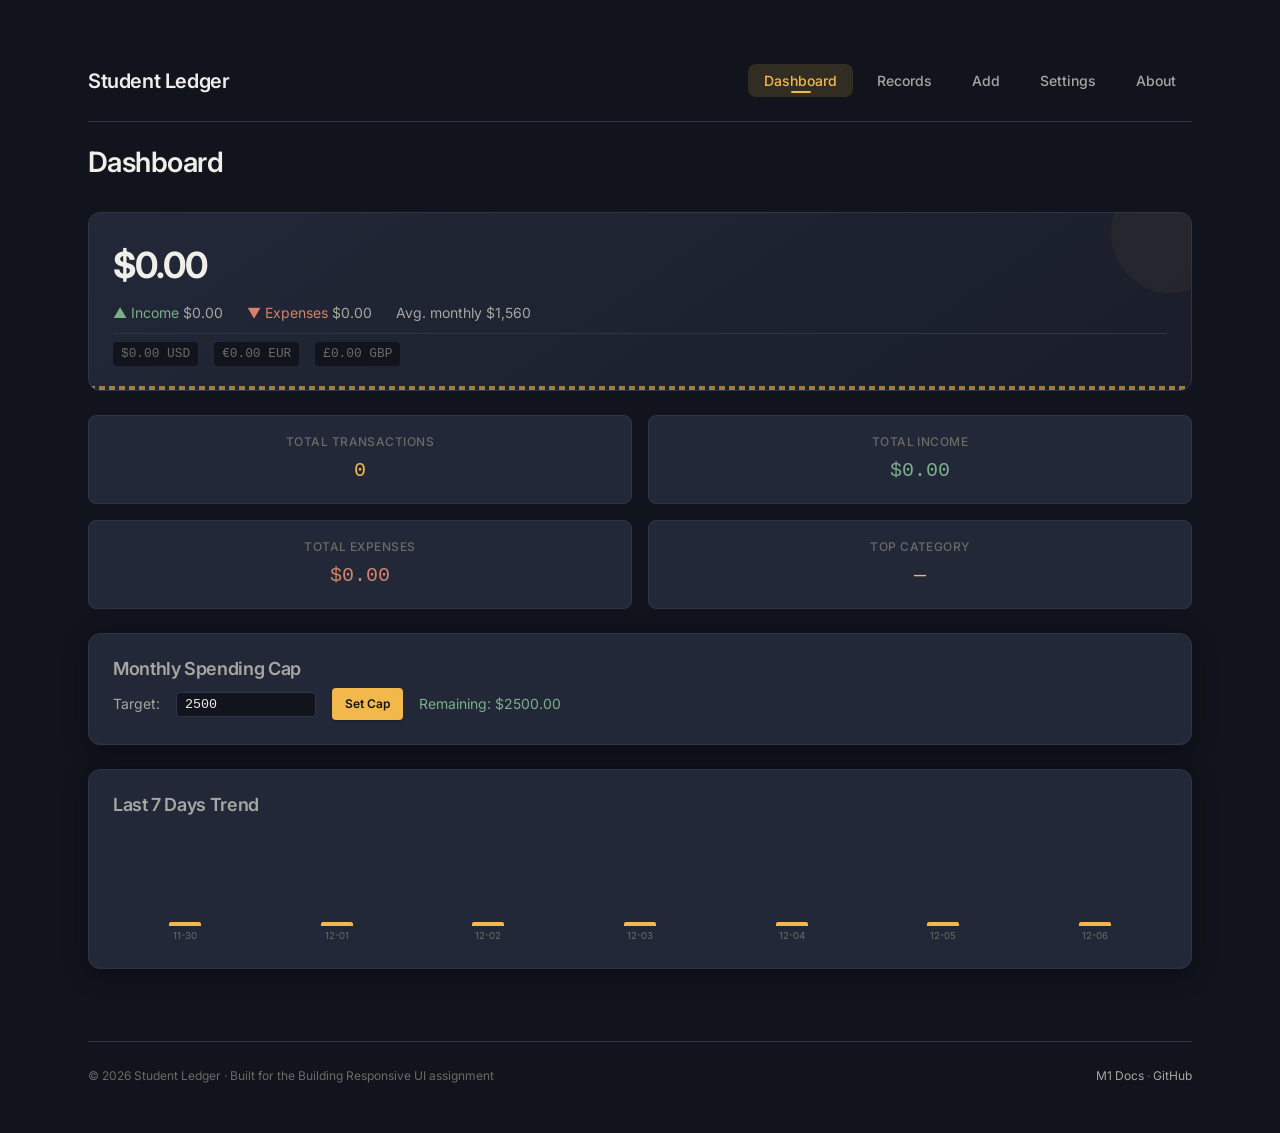
==== commit 8481af4e: "M7" ====
--- a/index.html
+++ b/index.html
@@ -14,7 +14,6 @@
 </head>
 <body>
 
-    
     <a class="skip-link" href="#main-content">Skip to main content</a>
     <div role="status" aria-live="polite" class="aria-live" id="live-status"></div>
     <div role="alert" aria-live="assertive" class="aria-live" id="live-alert"></div>
@@ -22,10 +21,7 @@
     <div class="app-wrapper">
 
         <header class="app-header" role="banner">
-            <a href="#" class="app-logo" aria-label="Student Ledger home">
-                <span class="logo-icon" aria-hidden="true">&#8356;</span>
-                <span>Student Ledger</span>
-            </a>
+                <span class="app-title" >Student Ledger</span>
             <nav class="app-nav" role="navigation" aria-label="Main navigation">
                 <button data-page="dashboard" aria-current="page">Dashboard</button>
                 <button data-page="records">Records</button>
@@ -143,66 +139,181 @@
             </section>
 
            <!-- Add / Edit (added in M3) -->
-            <section class="page" id="page-add" aria-labelledby="add-heading">
-                <h1 id="add-heading">Add Transaction</h1>
-                
-                <form id="transaction-form" novalidate>
-
-                    <input type="hidden" id="edit-id" value="" />
-
-                    <div class="form-row">
-
-                        <div class="form-group">
-                            <label for="form-description">Description <span class="required" aria-hidden="true">*</span></label>
-                            <input type="text" id="form-description" placeholder="lunch" required aria-describedby="desc-hint desc-error"/>
-                            <div class="field-hint" id="desc-hint">No leading/trailing spaces. Max 60 char.</div>
-                            <div class="field-error" id="desc-error">Please enter a valid description.</div>
-                            <div class="field-success" id="desc-success"></div>
-                        </div>
-                    
-                        <div class="form-group">
-                            <label for="form-amount">Amount <span class="required" aria-hidden="true">*</span></label>
-                            <input type="text" id="form-amount" placeholder="0.00"
-                                              required aria-describedby="amount-hint amount-error" />
-                            <div class="field-hint" id="amount-hint">Positive number with up to 2 decimals.</div>
-                            <div class="field-error" id="amount-error" role="alert">Enter a valid amount (e.g. 12.50).</div>
-                        </div>
-                     </div>
-        <div class="form-row">
-        
-            <div class="form-group">
-                <label for="form-category">Category <span class="required" aria-hidden="true">*</span></label>
-
-                <select id="form-category" required aria-describedby="cat-error">
-                    <option value="Food">Food</option>
-                    <option value="Books">Books</option>
-                    <option value="Transport">Transport</option>
-                    <option value="Entertainment">Entertainment</option>
-                    <option value="Fees">Fees</option>
-                    <option value="Other">Other</option>
-                </select>
-
-                <div class="field-error" id="cat-error" role="alert">Please select a category.</div>
-            </div>
-            <!-- Date -->
-            <div class="form-group">
-
-                <label for="form-date">Date <span class="required" aria-hidden="true">*</span></label>
-
-                <input type="date" id="form-date" required aria-describedby="date-error" />
-
-                <div class="field-error" id="date-error" role="alert">Enter a valid date (YYYY-MM-DD).</div>
-
-            </div>
-        </div>
-
-           <!-- Form buttons -->
-        <div style="display:flex;flex-wrap:wrap;gap:var(--space-sm);margin-top:var(--space-md);">
-            <button type="submit" class="btn btn-primary" id="form-submit-btn">Add Transaction</button>
-            <button type="reset" class="btn btn-outline" id="form-cancel-btn">Cancel</button> </div>
-           </form>
+                <section class="page" id="page-add" aria-labelledby="add-heading">
+                    <h1 id="add-heading">Add Transaction</h1>
+
+                    <form id="transaction-form" novalidate>
+                        <input type="hidden" id="edit-id" value="" />
+
+                        <div class="form-row">
+                            <div class="form-group">
+                                <label for="form-description">Description <span class="required" aria-hidden="true">*</span></label>
+                                <input type="text" id="form-description" placeholder="e.g. Lunch at cafeteria"
+                                    required aria-describedby="desc-hint desc-error" />
+                                <div class="field-hint" id="desc-hint">No leading/trailing spaces. Max 60 chars.</div>
+                                <div class="field-error" id="desc-error" role="alert">Please enter a valid description.</div>
+                                <div class="field-success" id="desc-success"></div>
+                            </div>
+
+                            <div class="form-group">
+                                <label for="form-amount">Amount <span class="required" aria-hidden="true">*</span></label>
+                                <input type="text" id="form-amount" placeholder="0.00"
+                                    required aria-describedby="amount-hint amount-error" />
+                                <div class="field-hint" id="amount-hint">Enter a positive number. Then select Income or Expense below.</div>
+                                <div class="field-error" id="amount-error" role="alert">Enter a valid amount (e.g. 12.50).</div>
+                            </div>
+                        </div>
+
+                        <div class="form-row">
+                            <div class="form-group">
+                                <label for="form-type">Type <span class="required" aria-hidden="true">*</span></label>
+                                <select id="form-type" required>
+                                    <option value="income">Income (+)</option>
+                                    <option value="expense">Expense (−)</option>
+                                </select>
+                            </div>
+
+                            <div class="form-group">
+                                <label for="form-category">Category <span class="required" aria-hidden="true">*</span></label>
+                                <select id="form-category" required aria-describedby="cat-error">
+                                    <option value="Food">Food</option>
+                                    <option value="Books">Books</option>
+                                    <option value="Transport">Transport</option>
+                                    <option value="Entertainment">Entertainment</option>
+                                    <option value="Fees">Fees</option>
+                                    <option value="Other">Other</option>
+                                </select>
+                                <div class="field-error" id="cat-error" role="alert">Please select a category.</div>
+                            </div>
+                        </div>
+
+                        <div class="form-row">
+                            <div class="form-group">
+                                <label for="form-date">Date <span class="required" aria-hidden="true">*</span></label>
+                                <input type="date" id="form-date" required aria-describedby="date-error" />
+                                <div class="field-error" id="date-error" role="alert">Enter a valid date (YYYY-MM-DD).</div>
+                            </div>
+                        </div>
+
+                        <div style="display:flex;flex-wrap:wrap;gap:var(--space-sm);margin-top:var(--space-md);">
+                            <button type="submit" class="btn btn-primary" id="form-submit-btn">Add Transaction</button>
+                            <button type="reset" class="btn btn-outline" id="form-cancel-btn">Cancel</button>
+                        </div>
+                    </form>
+                </section>
+            <!-- Settings (M6) -->
+            <section class="page" id="page-settings" aria-labelledby="settings-heading">
+                <h1 id="settings-heading">Settings</h1>
+
+                <div class="settings-grid">
+
+                    <!-- Currency Section -->
+                    <div class="settings-section">
+                        <h3>Currency</h3>
+
+                        <div class="setting-row">
+                            <label for="currency-base">Base</label>
+                            <select id="currency-base">
+                                <option value="USD">USD ($)</option>
+                                <option value="EUR">EUR (€)</option>
+                                <option value="GBP">GBP (£)</option>
+                                <option value="CAD">CAD (C$)</option>
+                                <option value="AUD">AUD (A$)</option>
+                            </select>
+                        </div>
+
+                        <div class="setting-row">
+                            <label for="currency-alt1">Alt 1</label>
+                            <select id="currency-alt1">
+                                <option value="EUR">EUR (€)</option>
+                                <option value="USD">USD ($)</option>
+                                <option value="GBP">GBP (£)</option>
+                                <option value="CAD">CAD (C$)</option>
+                                <option value="AUD">AUD (A$)</option>
+                            </select>
+                        </div>
+
+                        <div class="setting-row">
+                            <label for="currency-alt2">Alt 2</label>
+                            <select id="currency-alt2">
+                                <option value="GBP">GBP (£)</option>
+                                <option value="USD">USD ($)</option>
+                                <option value="EUR">EUR (€)</option>
+                                <option value="CAD">CAD (C$)</option>
+                                <option value="AUD">AUD (A$)</option>
+                            </select>
+                        </div>
+
+                        <div class="setting-row">
+                            <label for="rate-base-alt1">Rate (base → alt1)</label>
+                            <input type="number" id="rate-base-alt1" value="1.08" step="0.01" min="0" />
+                        </div>
+
+                        <div class="setting-row">
+                            <label for="rate-base-alt2">Rate (base → alt2)</label>
+                            <input type="number" id="rate-base-alt2" value="1.32" step="0.01" min="0" />
+                        </div>
+
+                        <div class="setting-row">
+                            <label for="display-currency">Display currency</label>
+                            <select id="display-currency">
+                                <option value="base">Base</option>
+                                <option value="alt1">Alt 1</option>
+                                <option value="alt2">Alt 2</option>
+                            </select>
+                        </div>
+                    </div>
+
+                    <!-- Categories Section -->
+                    <div class="settings-section">
+                        <h3>Categories</h3>
+
+                        <div id="category-list">
+                            <div class="setting-row">
+                                <span style="flex:1;font-size:0.875rem;">Food</span>
+                            </div>
+                            <div class="setting-row">
+                                <span style="flex:1;font-size:0.875rem;">Books</span>
+                            </div>
+                            <div class="setting-row">
+                                <span style="flex:1;font-size:0.875rem;">Transport</span>
+                            </div>
+                            <div class="setting-row">
+                                <span style="flex:1;font-size:0.875rem;">Entertainment</span>
+                            </div>
+                            <div class="setting-row">
+                                <span style="flex:1;font-size:0.875rem;">Fees</span>
+                            </div>
+                            <div class="setting-row" style="border-bottom: none;">
+                                <span style="flex:1;font-size:0.875rem;">Other</span>
+                            </div>
+                        </div>
+
+                        <div style="display:flex;gap:var(--space-sm);margin-top:var(--space-sm);">
+                            <input type="text" id="new-category-input" placeholder="New category…"
+                                style="flex:1;padding:var(--space-xs) var(--space-sm);background:var(--color-navy);border:1px solid var(--color-border);border-radius:var(--radius-sm);color:var(--color-text-primary);" />
+                            <button class="btn btn-primary btn-sm" id="add-category-btn">Add</button>
+                        </div>
+                    </div>
+
+                    <!-- Data Section -->
+                    <div class="settings-section">
+                        <h3>Data</h3>
+
+                        <div class="setting-row">
+                            <span style="font-size:0.875rem;color:var(--color-text-secondary);">Records stored</span>
+                            <span style="font-family:var(--font-mono);" id="settings-record-count">0</span>
+                        </div>
+
+                        <div style="display:flex;flex-wrap:wrap;gap:var(--space-sm);margin-top:var(--space-sm);">
+                            <button class="btn btn-outline btn-sm" id="settings-export-btn">&#11015; Export</button>
+                            <button class="btn btn-outline btn-sm" id="settings-import-btn">&#11014; Import</button>
+                            <button class="btn btn-danger btn-sm" id="settings-clear-btn">&#128465; Clear</button>
+                        </div>
+                    </div>
+
+                </div>
             </section>
-
             <section class="page" id="page-about" aria-labelledby="about-heading">
                 <h1 id="about-heading">About</h1>
             
@@ -281,9 +392,5 @@
         </footer>
 
     </div>
-
-    <!--M4+ – JavaScript will be added later -->
-    <!-- <script type="module" src="scripts/app.js"></script> -->
-
 </body>
 </html>
--- a/styles/main.css
+++ b/styles/main.css
@@ -25,7 +25,7 @@
     --color-black: #0B0D14;
 
     /* Typography */
-    --font-display: 'Fraunces', serif;
+    --font-display: 'Inter', system-ui, -apple-system, sans-serif;
     --font-ui: 'Inter', system-ui, -apple-system, sans-serif;
     --font-mono: 'IBM Plex Mono', monospace;
 
@@ -126,30 +126,13 @@
     gap: var(--space-md);
 }
 
-.app-logo {
-    display: flex;
-    align-items: center;
-    gap: var(--space-sm);
-    font-family: var(--font-display);
-    font-weight: 700;
+.app-title {
+   font-family: var(--font-display);
+    font-weight: 600;
     font-size: 1.25rem;
     letter-spacing: -0.02em;
     color: var(--color-text-primary);
-    text-decoration: none;
-}
-.app-logo .logo-icon {
-    display: inline-block;
-    background: var(--color-amber);
-    color: var(--color-navy);
-    width: 2rem;
-    height: 2rem;
-    border-radius: var(--radius-sm);
-    text-align: center;
-    line-height: 2rem;
-    font-size: 1.1rem;
-    font-weight: 700;
-}
-
+}
 .app-nav {
     display: flex;
     flex-wrap: wrap;
@@ -312,13 +295,13 @@
     box-shadow: var(--shadow-card);
     border: 1px solid var(--color-border);
     transition: border-color var(--transition-fast), box-shadow var(--transition-fast);
+    margin-bottom: var(--space-lg);
 }
 .card:hover {
     border-color: var(--color-navy-muted);
 }
 
 /* Stats, Balance, Table, Form, etc. – will be added these in later milestones */
-
 .m1-docs {
     background: var(--color-surface-card);
     border-radius: var(--radius-lg);
@@ -472,25 +455,108 @@
 }
 
 /* Submit and cancel buttons */
+.btn {
+    display: inline-flex;
+    align-items: center;
+    justify-content: center;
+    gap: var(--space-sm);
+    padding: 0.6rem 1.2rem;
+    font-family: var(--font-ui);
+    font-size: 0.875rem;
+    font-weight: 500;
+    line-height: 1.4;
+    border: none;
+    border-radius: var(--radius-md);
+    cursor: pointer;
+    transition: all var(--transition-fast);
+    text-decoration: none;
+    min-height: 2.5rem;
+    background: var(--color-navy-light);
+    color: var(--color-text-primary);
+    box-shadow: 0 1px 2px rgba(0, 0, 0, 0.2);
+}
+
+.btn:hover {
+    transform: translateY(-2px);
+    box-shadow: 0 4px 12px rgba(0, 0, 0, 0.3);
+}
+
+.btn:active {
+    transform: translateY(0);
+    box-shadow: 0 1px 2px rgba(0, 0, 0, 0.2);
+}
+
+.btn:focus-visible {
+    outline: 3px solid var(--color-focus-ring);
+    outline-offset: 2px;
+}
+
+/* Primary (Amber) */
 .btn-primary {
     background: var(--color-amber);
     color: var(--color-navy);
-}
-
+    font-weight: 600;
+}
 .btn-primary:hover {
     background: #e6a83a;
-    box-shadow: 0 4px 16px rgba(242, 184, 75, 0.3);
-}
-
+    box-shadow: 0 4px 16px rgba(242, 184, 75, 0.4);
+}
+
+/* Success (Sage) */
+.btn-success {
+    background: var(--color-sage);
+    color: var(--color-navy);
+}
+.btn-success:hover {
+    background: #6a9f7a;
+    box-shadow: 0 4px 16px rgba(123, 175, 138, 0.4);
+}
+
+/* Danger (Terracotta) */
+.btn-danger {
+    background: var(--color-terracotta);
+    color: var(--color-navy);
+}
+.btn-danger:hover {
+    background: #c4745a;
+    box-shadow: 0 4px 16px rgba(212, 131, 106, 0.4);
+}
+
+/* Outline (Ghost) */
 .btn-outline {
     background: transparent;
-    border: 1px solid var(--color-border);
-    color: var(--color-text-secondary);
-}
-
+    border: 1.5px solid var(--color-border);
+    color: var(--color-text-secondary);
+    box-shadow: none;
+}
 .btn-outline:hover {
     background: var(--color-surface-card);
-    color: var(--color-text-primary);
+    border-color: var(--color-text-secondary);
+    color: var(--color-text-primary);
+    transform: translateY(-2px);
+    box-shadow: 0 4px 12px rgba(0, 0, 0, 0.2);
+}
+
+/* Small variant */
+.btn-sm {
+    padding: 0.3rem 0.8rem;
+    font-size: 0.75rem;
+    min-height: 2rem;
+    border-radius: var(--radius-sm);
+}
+
+/* Block (full width) */
+.btn-block {
+    width: 100%;
+    justify-content: center;
+}
+
+/* Disabled state */
+.btn:disabled {
+    opacity: 0.5;
+    cursor: not-allowed;
+    transform: none !important;
+    box-shadow: none !important;
 }
 
 /* M4 – Table & Search Styles*/
@@ -771,6 +837,77 @@
     font-family: var(--font-mono);
 }
 
+/* Settings (M6) */
+.settings-grid {
+    display: grid;
+    grid-template-columns: 1fr;
+    gap: var(--space-lg);
+}
+
+@media (min-width: 768px) {
+    .settings-grid {
+        grid-template-columns: 1fr 1fr;
+    }
+}
+@media (min-width: 1024px) {
+    .settings-grid {
+        grid-template-columns: 1fr 1fr 1fr;
+    }
+}
+
+.settings-section {
+    background: var(--color-surface-card);
+    border-radius: var(--radius-md);
+    padding: var(--space-md);
+    border: 1px solid var(--color-border);
+}
+
+.settings-section h3 {
+    font-family: var(--font-display);
+    font-size: 1rem;
+    color: var(--color-text-primary);
+    margin-bottom: var(--space-sm);
+}
+
+.setting-row {
+    display: flex;
+    flex-wrap: wrap;
+    align-items: center;
+    gap: var(--space-md);
+    padding: var(--space-sm) 0;
+    border-bottom: 1px solid var(--color-border);
+}
+
+.setting-row:last-child {
+    border-bottom: none;
+}
+
+.setting-row label {
+    min-width: 100px;
+    font-size: 0.875rem;
+    color: var(--color-text-secondary);
+}
+
+.setting-row input,
+.setting-row select {
+    flex: 1;
+    min-width: 120px;
+    padding: var(--space-xs) var(--space-sm);
+    background: var(--color-navy);
+    border: 1px solid var(--color-border);
+    border-radius: var(--radius-sm);
+    color: var(--color-text-primary);
+    font-family: var(--font-mono);
+    font-size: 0.875rem;
+}
+
+.setting-row input:focus,
+.setting-row select:focus {
+    border-color: var(--color-amber);
+    box-shadow: var(--shadow-focus);
+    outline: none;
+}
+
 .sr-only {
     position: absolute !important;
     width: 1px !important;
